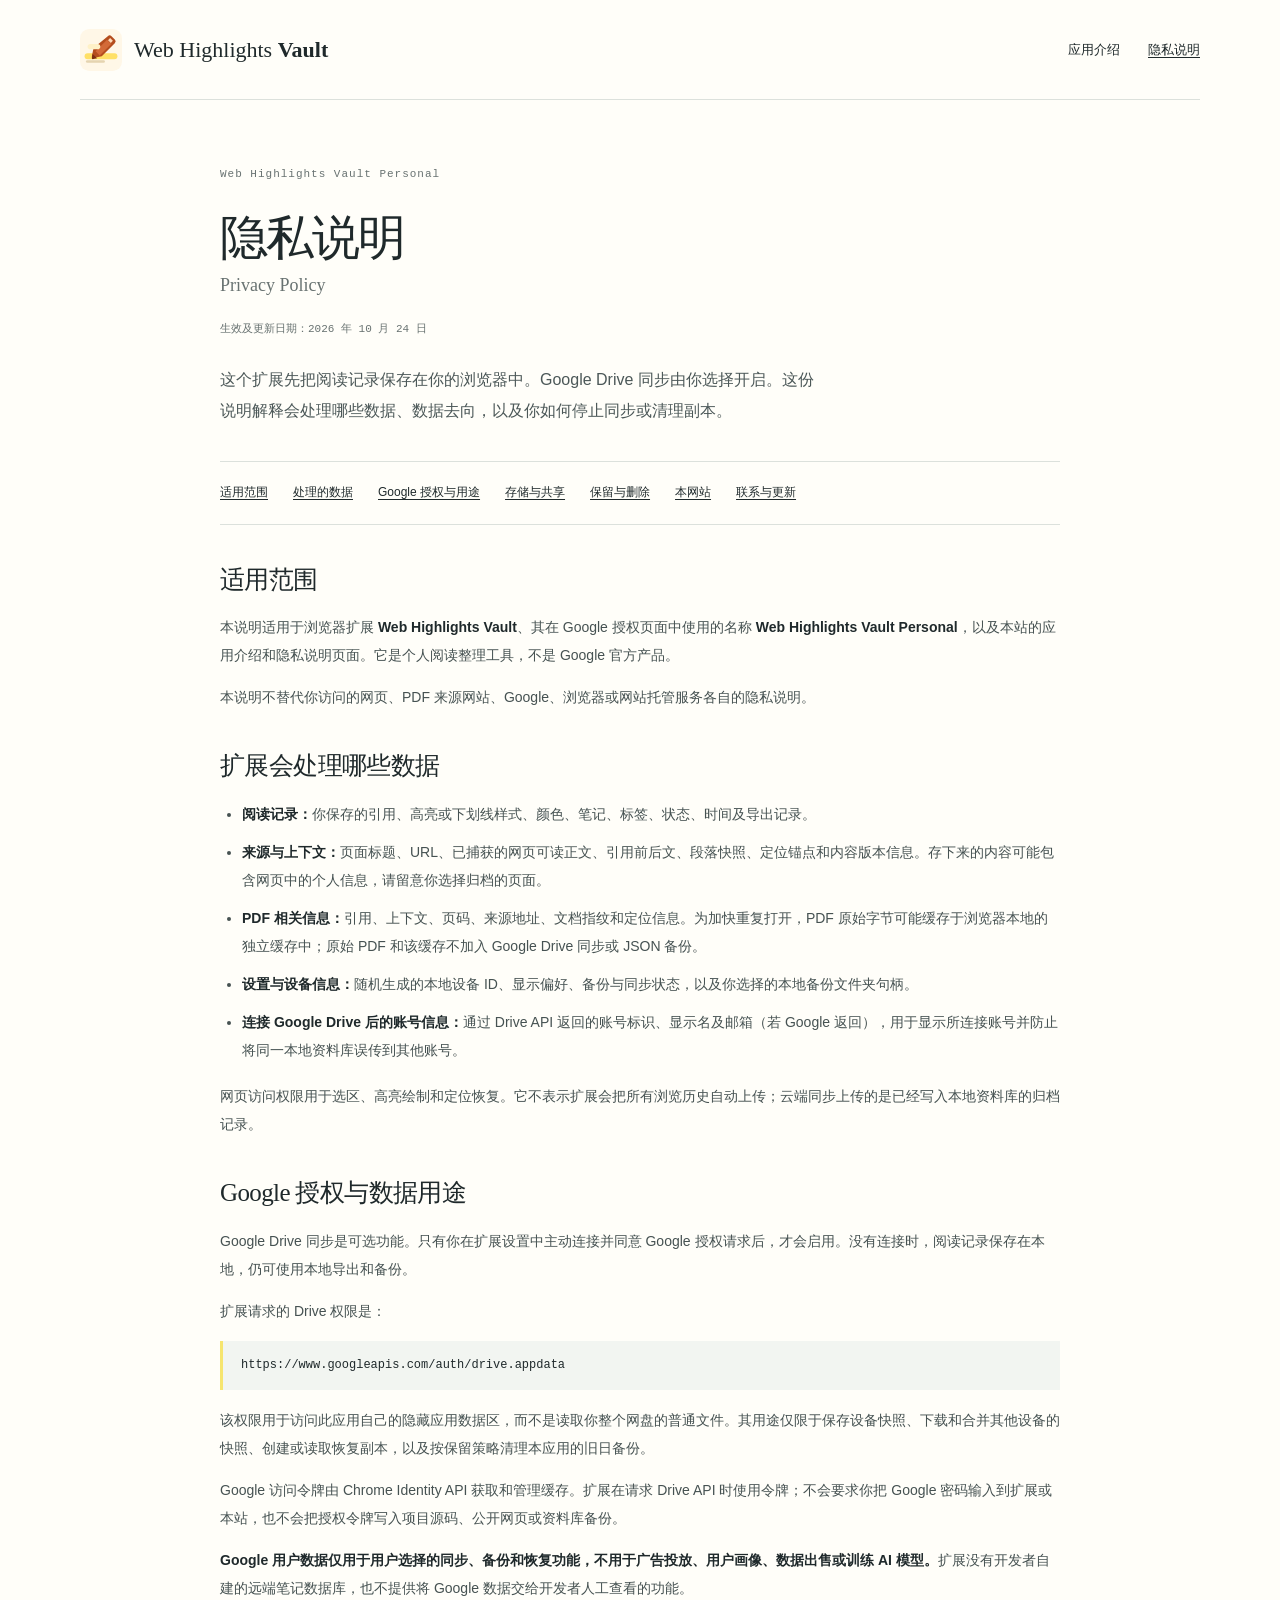
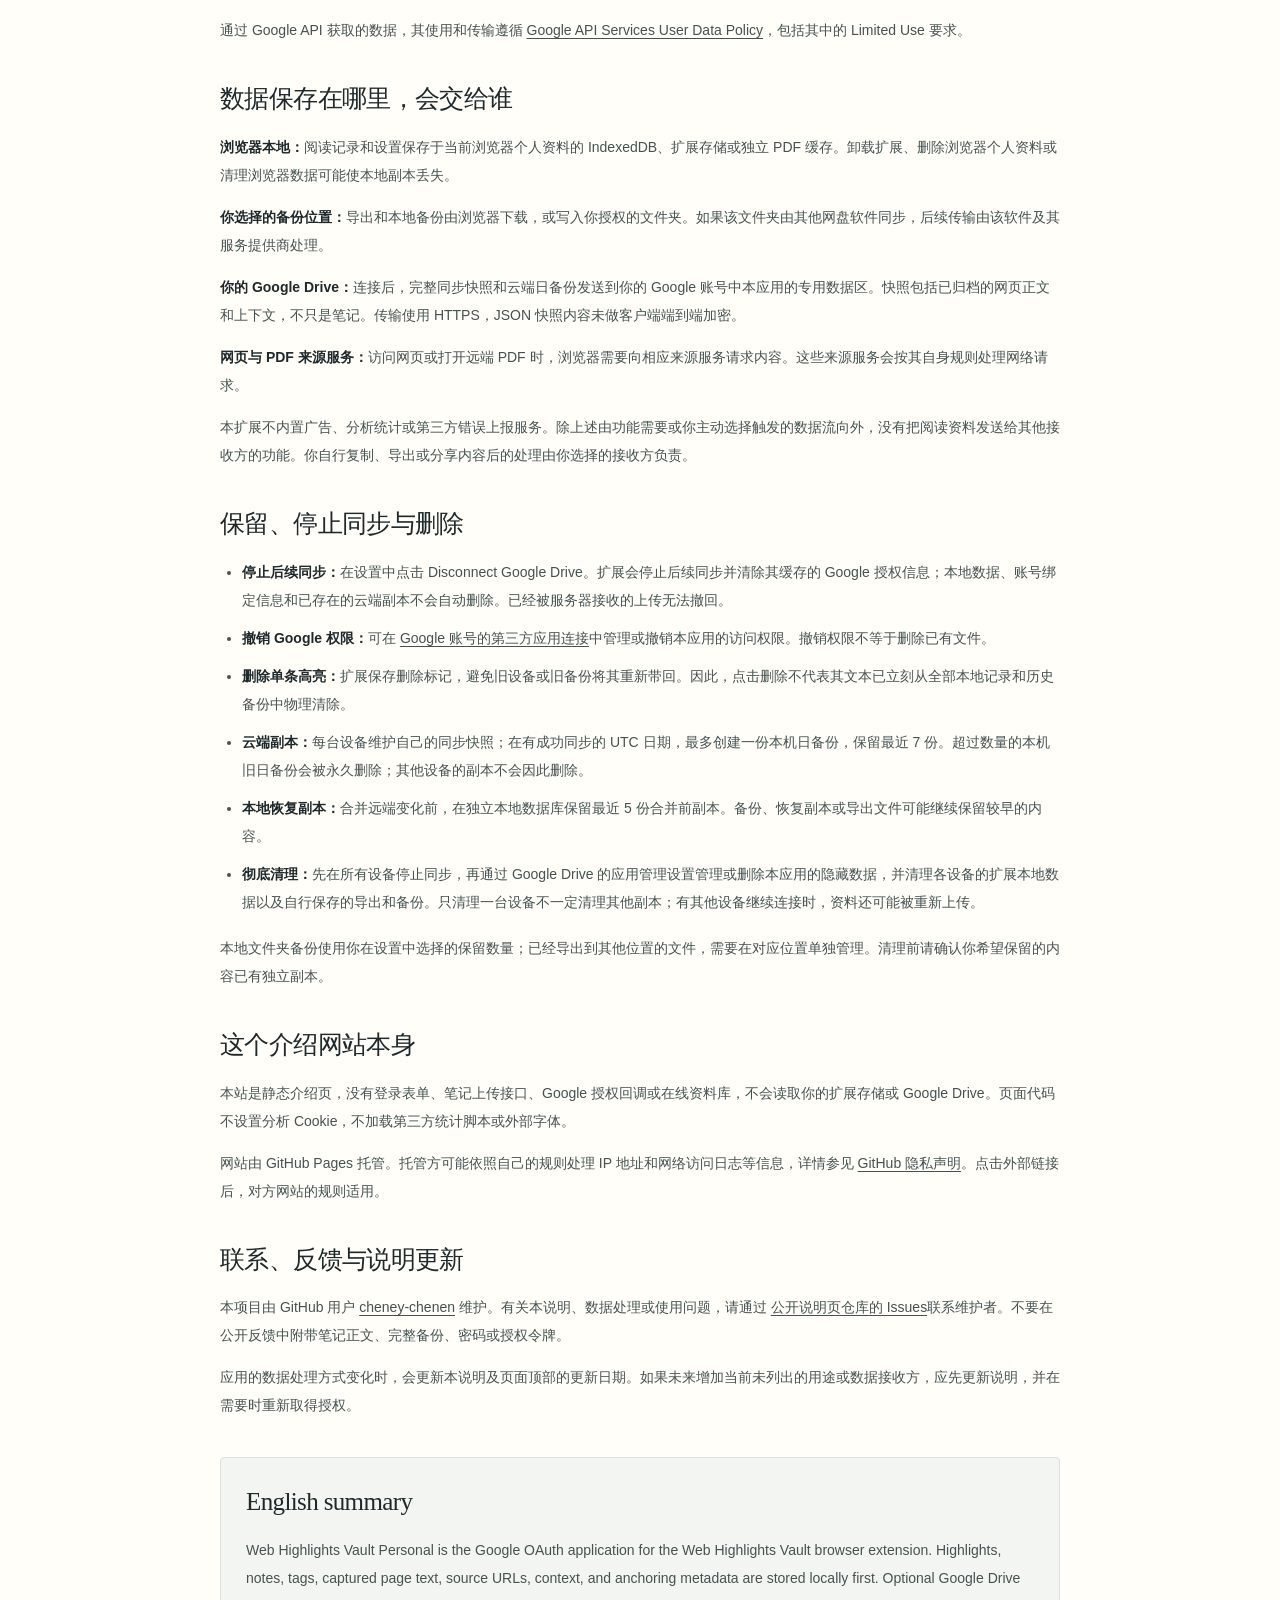
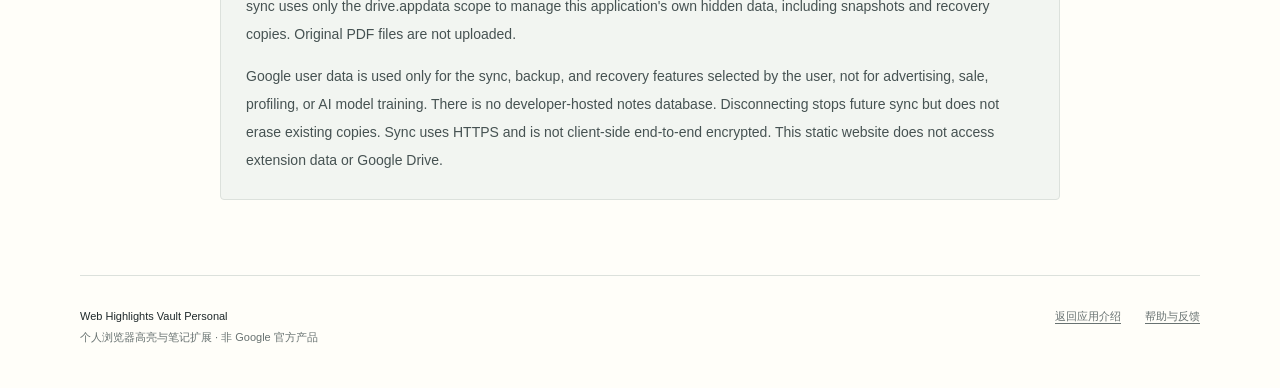
==== privacy.html @ 4556e76c "Publish application overview and privacy policy" ====
<!doctype html>
<html lang="zh-CN">
  <head>
    <meta charset="utf-8">
    <meta name="viewport" content="width=device-width, initial-scale=1">
    <meta name="description" content="Web Highlights Vault Personal 隐私说明：本地数据、可选 Google Drive 同步、权限范围、备份保留和删除方式。">
    <meta name="referrer" content="no-referrer">
    <meta http-equiv="Content-Security-Policy" content="default-src 'none'; img-src 'self'; style-src 'self'; base-uri 'none'; form-action 'none'">
    <link rel="canonical" href="https://cheney-chenen.github.io/web-highlights-vault-info/privacy.html">
    <link rel="icon" href="icon.svg" type="image/svg+xml">
    <link rel="stylesheet" href="styles.css">
    <title>隐私说明 / Privacy Policy — Web Highlights Vault Personal</title>
  </head>
  <body>
    <a class="skip-link" href="#content">跳至正文</a>
    <header class="site-header wrap">
      <a class="brand" href="index.html" aria-label="返回 Web Highlights Vault 首页">
        <img src="icon.svg" alt="" width="42" height="42">
        <span>Web Highlights <strong>Vault</strong></span>
      </a>
      <nav aria-label="主导航"><a href="index.html">应用介绍</a><a href="privacy.html" aria-current="page">隐私说明</a></nav>
    </header>

    <main id="content" class="policy wrap">
      <header class="policy-header">
        <p class="eyebrow">Web Highlights Vault Personal</p>
        <h1>隐私说明</h1>
        <p class="policy-subtitle">Privacy Policy</p>
        <p class="policy-date">生效及更新日期：2026 年 10 月 24 日</p>
        <p class="lead">这个扩展先把阅读记录保存在你的浏览器中。Google Drive 同步由你选择开启。这份说明解释会处理哪些数据、数据去向，以及你如何停止同步或清理副本。</p>
      </header>

      <nav class="policy-toc" aria-label="隐私说明目录">
        <a href="#scope">适用范围</a><a href="#data">处理的数据</a><a href="#google">Google 授权与用途</a><a href="#storage">存储与共享</a><a href="#control">保留与删除</a><a href="#website">本网站</a><a href="#contact">联系与更新</a>
      </nav>

      <article class="policy-body">
        <section id="scope">
          <h2>适用范围</h2>
          <p>本说明适用于浏览器扩展 <strong>Web Highlights Vault</strong>、其在 Google 授权页面中使用的名称 <strong>Web Highlights Vault Personal</strong>，以及本站的应用介绍和隐私说明页面。它是个人阅读整理工具，不是 Google 官方产品。</p>
          <p>本说明不替代你访问的网页、PDF 来源网站、Google、浏览器或网站托管服务各自的隐私说明。</p>
        </section>

        <section id="data">
          <h2>扩展会处理哪些数据</h2>
          <ul>
            <li><strong>阅读记录：</strong>你保存的引用、高亮或下划线样式、颜色、笔记、标签、状态、时间及导出记录。</li>
            <li><strong>来源与上下文：</strong>页面标题、URL、已捕获的网页可读正文、引用前后文、段落快照、定位锚点和内容版本信息。存下来的内容可能包含网页中的个人信息，请留意你选择归档的页面。</li>
            <li><strong>PDF 相关信息：</strong>引用、上下文、页码、来源地址、文档指纹和定位信息。为加快重复打开，PDF 原始字节可能缓存于浏览器本地的独立缓存中；原始 PDF 和该缓存不加入 Google Drive 同步或 JSON 备份。</li>
            <li><strong>设置与设备信息：</strong>随机生成的本地设备 ID、显示偏好、备份与同步状态，以及你选择的本地备份文件夹句柄。</li>
            <li><strong>连接 Google Drive 后的账号信息：</strong>通过 Drive API 返回的账号标识、显示名及邮箱（若 Google 返回），用于显示所连接账号并防止将同一本地资料库误传到其他账号。</li>
          </ul>
          <p>网页访问权限用于选区、高亮绘制和定位恢复。它不表示扩展会把所有浏览历史自动上传；云端同步上传的是已经写入本地资料库的归档记录。</p>
        </section>

        <section id="google">
          <h2>Google 授权与数据用途</h2>
          <p>Google Drive 同步是可选功能。只有你在扩展设置中主动连接并同意 Google 授权请求后，才会启用。没有连接时，阅读记录保存在本地，仍可使用本地导出和备份。</p>
          <p>扩展请求的 Drive 权限是：</p>
          <code class="scope-code">https://www.googleapis.com/auth/drive.appdata</code>
          <p>该权限用于访问此应用自己的隐藏应用数据区，而不是读取你整个网盘的普通文件。其用途仅限于保存设备快照、下载和合并其他设备的快照、创建或读取恢复副本，以及按保留策略清理本应用的旧日备份。</p>
          <p>Google 访问令牌由 Chrome Identity API 获取和管理缓存。扩展在请求 Drive API 时使用令牌；不会要求你把 Google 密码输入到扩展或本站，也不会把授权令牌写入项目源码、公开网页或资料库备份。</p>
          <p><strong>Google 用户数据仅用于用户选择的同步、备份和恢复功能，不用于广告投放、用户画像、数据出售或训练 AI 模型。</strong>扩展没有开发者自建的远端笔记数据库，也不提供将 Google 数据交给开发者人工查看的功能。</p>
          <p>通过 Google API 获取的数据，其使用和传输遵循 <a href="https://developers.google.com/terms/api-services-user-data-policy" rel="noreferrer">Google API Services User Data Policy</a>，包括其中的 Limited Use 要求。</p>
        </section>

        <section id="storage">
          <h2>数据保存在哪里，会交给谁</h2>
          <p><strong>浏览器本地：</strong>阅读记录和设置保存于当前浏览器个人资料的 IndexedDB、扩展存储或独立 PDF 缓存。卸载扩展、删除浏览器个人资料或清理浏览器数据可能使本地副本丢失。</p>
          <p><strong>你选择的备份位置：</strong>导出和本地备份由浏览器下载，或写入你授权的文件夹。如果该文件夹由其他网盘软件同步，后续传输由该软件及其服务提供商处理。</p>
          <p><strong>你的 Google Drive：</strong>连接后，完整同步快照和云端日备份发送到你的 Google 账号中本应用的专用数据区。快照包括已归档的网页正文和上下文，不只是笔记。传输使用 HTTPS，JSON 快照内容未做客户端端到端加密。</p>
          <p><strong>网页与 PDF 来源服务：</strong>访问网页或打开远端 PDF 时，浏览器需要向相应来源服务请求内容。这些来源服务会按其自身规则处理网络请求。</p>
          <p>本扩展不内置广告、分析统计或第三方错误上报服务。除上述由功能需要或你主动选择触发的数据流向外，没有把阅读资料发送给其他接收方的功能。你自行复制、导出或分享内容后的处理由你选择的接收方负责。</p>
        </section>

        <section id="control">
          <h2>保留、停止同步与删除</h2>
          <ul>
            <li><strong>停止后续同步：</strong>在设置中点击 Disconnect Google Drive。扩展会停止后续同步并清除其缓存的 Google 授权信息；本地数据、账号绑定信息和已存在的云端副本不会自动删除。已经被服务器接收的上传无法撤回。</li>
            <li><strong>撤销 Google 权限：</strong>可在 <a href="https://myaccount.google.com/connections" rel="noreferrer">Google 账号的第三方应用连接</a>中管理或撤销本应用的访问权限。撤销权限不等于删除已有文件。</li>
            <li><strong>删除单条高亮：</strong>扩展保存删除标记，避免旧设备或旧备份将其重新带回。因此，点击删除不代表其文本已立刻从全部本地记录和历史备份中物理清除。</li>
            <li><strong>云端副本：</strong>每台设备维护自己的同步快照；在有成功同步的 UTC 日期，最多创建一份本机日备份，保留最近 7 份。超过数量的本机旧日备份会被永久删除；其他设备的副本不会因此删除。</li>
            <li><strong>本地恢复副本：</strong>合并远端变化前，在独立本地数据库保留最近 5 份合并前副本。备份、恢复副本或导出文件可能继续保留较早的内容。</li>
            <li><strong>彻底清理：</strong>先在所有设备停止同步，再通过 Google Drive 的应用管理设置管理或删除本应用的隐藏数据，并清理各设备的扩展本地数据以及自行保存的导出和备份。只清理一台设备不一定清理其他副本；有其他设备继续连接时，资料还可能被重新上传。</li>
          </ul>
          <p>本地文件夹备份使用你在设置中选择的保留数量；已经导出到其他位置的文件，需要在对应位置单独管理。清理前请确认你希望保留的内容已有独立副本。</p>
        </section>

        <section id="website">
          <h2>这个介绍网站本身</h2>
          <p>本站是静态介绍页，没有登录表单、笔记上传接口、Google 授权回调或在线资料库，不会读取你的扩展存储或 Google Drive。页面代码不设置分析 Cookie，不加载第三方统计脚本或外部字体。</p>
          <p>网站由 GitHub Pages 托管。托管方可能依照自己的规则处理 IP 地址和网络访问日志等信息，详情参见 <a href="https://docs.github.com/en/site-policy/privacy-policies/github-general-privacy-statement" rel="noreferrer">GitHub 隐私声明</a>。点击外部链接后，对方网站的规则适用。</p>
        </section>

        <section id="contact">
          <h2>联系、反馈与说明更新</h2>
          <p>本项目由 GitHub 用户 <a href="https://github.com/cheney-chenen" rel="noreferrer">cheney-chenen</a> 维护。有关本说明、数据处理或使用问题，请通过 <a href="https://github.com/cheney-chenen/web-highlights-vault-info/issues" rel="noreferrer">公开说明页仓库的 Issues</a>联系维护者。不要在公开反馈中附带笔记正文、完整备份、密码或授权令牌。</p>
          <p>应用的数据处理方式变化时，会更新本说明及页面顶部的更新日期。如果未来增加当前未列出的用途或数据接收方，应先更新说明，并在需要时重新取得授权。</p>
        </section>

        <section class="english-summary" lang="en" aria-labelledby="english-title">
          <h2 id="english-title">English summary</h2>
          <p>Web Highlights Vault Personal is the Google OAuth application for the Web Highlights Vault browser extension. Highlights, notes, tags, captured page text, source URLs, context, and anchoring metadata are stored locally first. Optional Google Drive sync uses only the drive.appdata scope to manage this application's own hidden data, including snapshots and recovery copies. Original PDF files are not uploaded.</p>
          <p>Google user data is used only for the sync, backup, and recovery features selected by the user, not for advertising, sale, profiling, or AI model training. There is no developer-hosted notes database. Disconnecting stops future sync but does not erase existing copies. Sync uses HTTPS and is not client-side end-to-end encrypted. This static website does not access extension data or Google Drive.</p>
        </section>
      </article>
    </main>

    <footer class="site-footer wrap">
      <p><strong>Web Highlights Vault Personal</strong><br>个人浏览器高亮与笔记扩展 · 非 Google 官方产品</p>
      <div><a href="index.html">返回应用介绍</a><a href="https://github.com/cheney-chenen/web-highlights-vault-info/issues" rel="noreferrer">帮助与反馈</a></div>
    </footer>
  </body>
</html>
---- styles.css ----
:root {
  color-scheme: light;
  --paper: #fffef9;
  --ink: #1f292b;
  --muted: #687271;
  --line: #dce1dc;
  --highlight: #f6e56f;
  --pen: #b44d1e;
  --quiet: #f2f5f1;
  --body: -apple-system, BlinkMacSystemFont, "Segoe UI", "PingFang SC", "Microsoft YaHei", sans-serif;
  --display: Georgia, "Times New Roman", "Songti SC", "STSong", serif;
  --utility: ui-monospace, "SFMono-Regular", Consolas, monospace;
}
* { box-sizing: border-box; }
html { scroll-behavior: smooth; scroll-padding-top: 28px; }
body { margin: 0; background: var(--paper); color: var(--ink); font: 16px/1.8 var(--body); -webkit-font-smoothing: antialiased; }
a { color: inherit; text-underline-offset: .24em; }
a:hover { color: var(--pen); }
a:focus-visible, summary:focus-visible { outline: 3px solid var(--pen); outline-offset: 5px; border-radius: 2px; }
img { max-width: 100%; display: block; }
p, h1, h2, h3, figure, dl, dd { margin: 0; }
.wrap { width: min(1120px, calc(100% - 80px)); margin-inline: auto; }
.skip-link { position: absolute; z-index: 10; left: 20px; top: -80px; padding: 10px 18px; background: var(--ink); color: white; }
.skip-link:focus { top: 12px; }
.site-header { min-height: 100px; display: flex; align-items: center; justify-content: space-between; gap: 24px; border-bottom: 1px solid var(--line); }
.brand { display: inline-flex; align-items: center; gap: 12px; text-decoration: none; font: 22px/1.15 var(--display); }
.brand strong { font-weight: 700; }
.site-header nav { display: flex; gap: 28px; font-size: 13px; white-space: nowrap; }
.site-header nav a { text-decoration: none; }
.site-header nav a[aria-current] { text-decoration: underline; }
.hero { display: grid; grid-template-columns: 1.1fr 1fr; align-items: center; gap: 64px; padding-block: 84px 92px; }
.hero > *, .principles > *, .usage > * { min-width: 0; }
.eyebrow { margin-bottom: 20px; font: 11px/1.7 var(--utility); letter-spacing: .09em; color: var(--muted); }
h1 { font: 500 clamp(36px, 4.7vw, 58px)/1.4 var(--display); letter-spacing: -.045em; }
.marker { background: linear-gradient(transparent 57%, var(--highlight) 57%, var(--highlight) 91%, transparent 91%); padding-inline: .04em; }
.lead { margin-top: 24px; max-width: 38em; color: #4c5858; font-size: 16px; line-height: 1.95; }
.hero-actions { display: flex; align-items: center; flex-wrap: wrap; gap: 20px; margin-top: 32px; }
.button { display: inline-flex; gap: 24px; justify-content: space-between; align-items: center; min-height: 46px; padding: 10px 20px; border: 1px solid var(--ink); border-radius: 5px; background: var(--ink); color: white; font-size: 13px; text-decoration: none; }
.button:hover { background: var(--pen); color: white; border-color: var(--pen); }
.text-link { width: fit-content; font-size: 13px; font-weight: 600; }
.fine-print { margin-top: 24px; color: var(--muted); font-size: 11px; line-height: 1.8; }
.fine-print strong { font-weight: 500; }
.reading-sheet { position: relative; margin-bottom: 18px; padding: 29px 30px 23px; border: 1px solid #d5dcd4; border-radius: 4px; background: #fff; box-shadow: 8px 8px 0 var(--quiet), 16px 16px 0 #e8ede5; }
.sheet-heading, .sheet-bottom { display: flex; align-items: center; justify-content: space-between; gap: 13px; color: var(--muted); font: 10px/1.7 var(--utility); }
.sheet-rule { flex: 1; height: 1px; background: var(--line); }
.demo-title { margin-top: 40px; margin-bottom: 18px; font: 500 25px/1.4 var(--display); }
.demo-paragraph { font: 18px/2 var(--display); }
.demo-paragraph mark { background: #fff0a0; color: inherit; padding-block: 2px; box-decoration-break: clone; -webkit-box-decoration-break: clone; }
.margin-note { margin-top: 26px; margin-left: 20%; padding: 14px 0 14px 19px; border-left: 2px solid var(--pen); }
.note-label { color: var(--pen); font-size: 10px; }
.margin-note p { margin-top: 5px; font-size: 14px; line-height: 1.9; }
.sheet-bottom { margin-top: 30px; border-top: 1px solid var(--line); padding-top: 16px; font-size: 9px; }
figcaption { margin-top: 13px; color: var(--muted); font-size: 10px; }
h2 { font: 500 30px/1.55 var(--display); letter-spacing: -.025em; }
.principles, .usage { display: grid; grid-template-columns: 1fr 1.3fr; gap: 70px; border-top: 1px solid var(--line); padding-block: 60px; }
.feature-list > div { display: grid; grid-template-columns: 110px 1fr; gap: 18px; padding-block: 21px; border-top: 1px solid var(--line); }
.feature-list > div:first-child { padding-top: 0; border-top: 0; }
.feature-list dt { font-size: 14px; font-weight: 600; }
.feature-list dd { color: var(--muted); font-size: 14px; line-height: 1.9; }
.steps { margin: 0; padding-left: 25px; }
.steps li { padding-left: 10px; margin-bottom: 26px; }
.steps li:last-child { margin-bottom: 0; }
.steps li::marker { color: var(--pen); font: 14px var(--utility); }
.steps h3 { font-size: 15px; font-weight: 600; }
.steps p { margin-top: 6px; color: var(--muted); font-size: 14px; line-height: 1.9; }
.data-note { display: flex; align-items: center; gap: 60px; justify-content: space-between; margin-block: 5px 68px; padding: 30px 35px; border-left: 4px solid var(--highlight); background: var(--quiet); }
.data-note .eyebrow { margin-bottom: 9px; }
.data-note h2 { font-size: 26px; }
.data-note p:not(.eyebrow) { max-width: 680px; margin-top: 12px; color: #4c5858; font-size: 14px; line-height: 1.9; }
.data-note > a { flex-shrink: 0; }
.site-footer { display: grid; grid-template-columns: 1fr auto; gap: 22px; padding-block: 30px 40px; border-top: 1px solid var(--line); color: var(--muted); font-size: 11px; line-height: 1.9; }
.site-footer strong { font-weight: 500; color: var(--ink); }
.site-footer > div { display: flex; align-items: start; gap: 24px; }
.footer-note { grid-column: 1 / -1; max-width: 800px; }
.policy { max-width: 840px; padding-block: 65px 75px; }
.policy h1 { font-size: 48px; }
.policy-subtitle { margin-top: 4px; color: var(--muted); font: 18px var(--display); }
.policy-date { margin-top: 24px; color: var(--muted); font: 11px/1.8 var(--utility); }
.policy-toc { display: flex; flex-wrap: wrap; gap: 10px 25px; margin-top: 35px; padding-block: 20px; border-block: 1px solid var(--line); font-size: 12px; }
.policy-body section { padding-top: 36px; }
.policy-body h2 { margin-bottom: 14px; font-size: 25px; }
.policy-body p, .policy-body li { font-size: 14px; line-height: 2; color: #465252; }
.policy-body p + p { margin-top: 14px; }
.policy-body ul { padding-left: 22px; margin: 0 0 18px; }
.policy-body li + li { margin-top: 10px; }
.policy-body strong { font-weight: 600; color: var(--ink); }
.scope-code { display: block; padding: 14px 18px; margin-block: 16px; overflow-wrap: anywhere; border-left: 3px solid var(--highlight); background: var(--quiet); font: 12px/1.8 var(--utility); }
.english-summary { margin-top: 38px; padding: 25px !important; border: 1px solid var(--line); border-radius: 4px; background: var(--quiet); }
@media (max-width: 900px) {
  .wrap { width: calc(100% - 48px); }
  .hero { gap: 30px; padding-block: 60px; }
  h1 { font-size: 42px; }
  .reading-sheet { padding: 24px; }
  .principles, .usage { gap: 35px; grid-template-columns: .9fr 1.3fr; }
  .feature-list > div { grid-template-columns: 1fr; gap: 7px; }
  .data-note { gap: 25px; }
}
@media (max-width: 680px) {
  .wrap { width: calc(100% - 40px); }
  .site-header { min-height: 80px; gap: 15px; }
  .brand { gap: 8px; font-size: 17px; }
  .brand img { width: 34px; height: 34px; }
  .site-header nav { gap: 17px; font-size: 11px; }
  .site-header nav a:first-child { display: none; }
  .hero { grid-template-columns: 1fr; padding-block: 45px 57px; gap: 43px; }
  h1 { font-size: 42px; }
  .lead { font-size: 15px; margin-top: 20px; }
  .hero-actions { gap: 18px; margin-top: 25px; }
  .fine-print { margin-top: 21px; }
  .reading-sheet { margin-right: 16px; padding: 24px; }
  .demo-title { margin-top: 26px; font-size: 24px; }
  .demo-paragraph { font-size: 17px; }
  .margin-note { margin-left: 12%; }
  .principles, .usage { grid-template-columns: 1fr; gap: 30px; padding-block: 43px; }
  h2 { font-size: 29px; }
  .feature-list > div { grid-template-columns: 1fr; gap: 6px; padding-block: 20px; }
  .data-note { display: grid; padding: 25px 22px; gap: 22px; margin-bottom: 42px; }
  .site-footer { grid-template-columns: 1fr; padding-block: 26px; gap: 17px; }
  .site-footer > div { gap: 24px; }
  .policy { padding-block: 42px 50px; }
  .policy h1 { font-size: 39px; }
  .policy-toc { gap: 10px 20px; margin-top: 25px; }
  .policy-body section { padding-top: 30px; }
  .policy-body h2 { font-size: 24px; }
  .english-summary { padding: 20px !important; }
}
@media (prefers-reduced-motion: reduce) { html { scroll-behavior: auto; } }
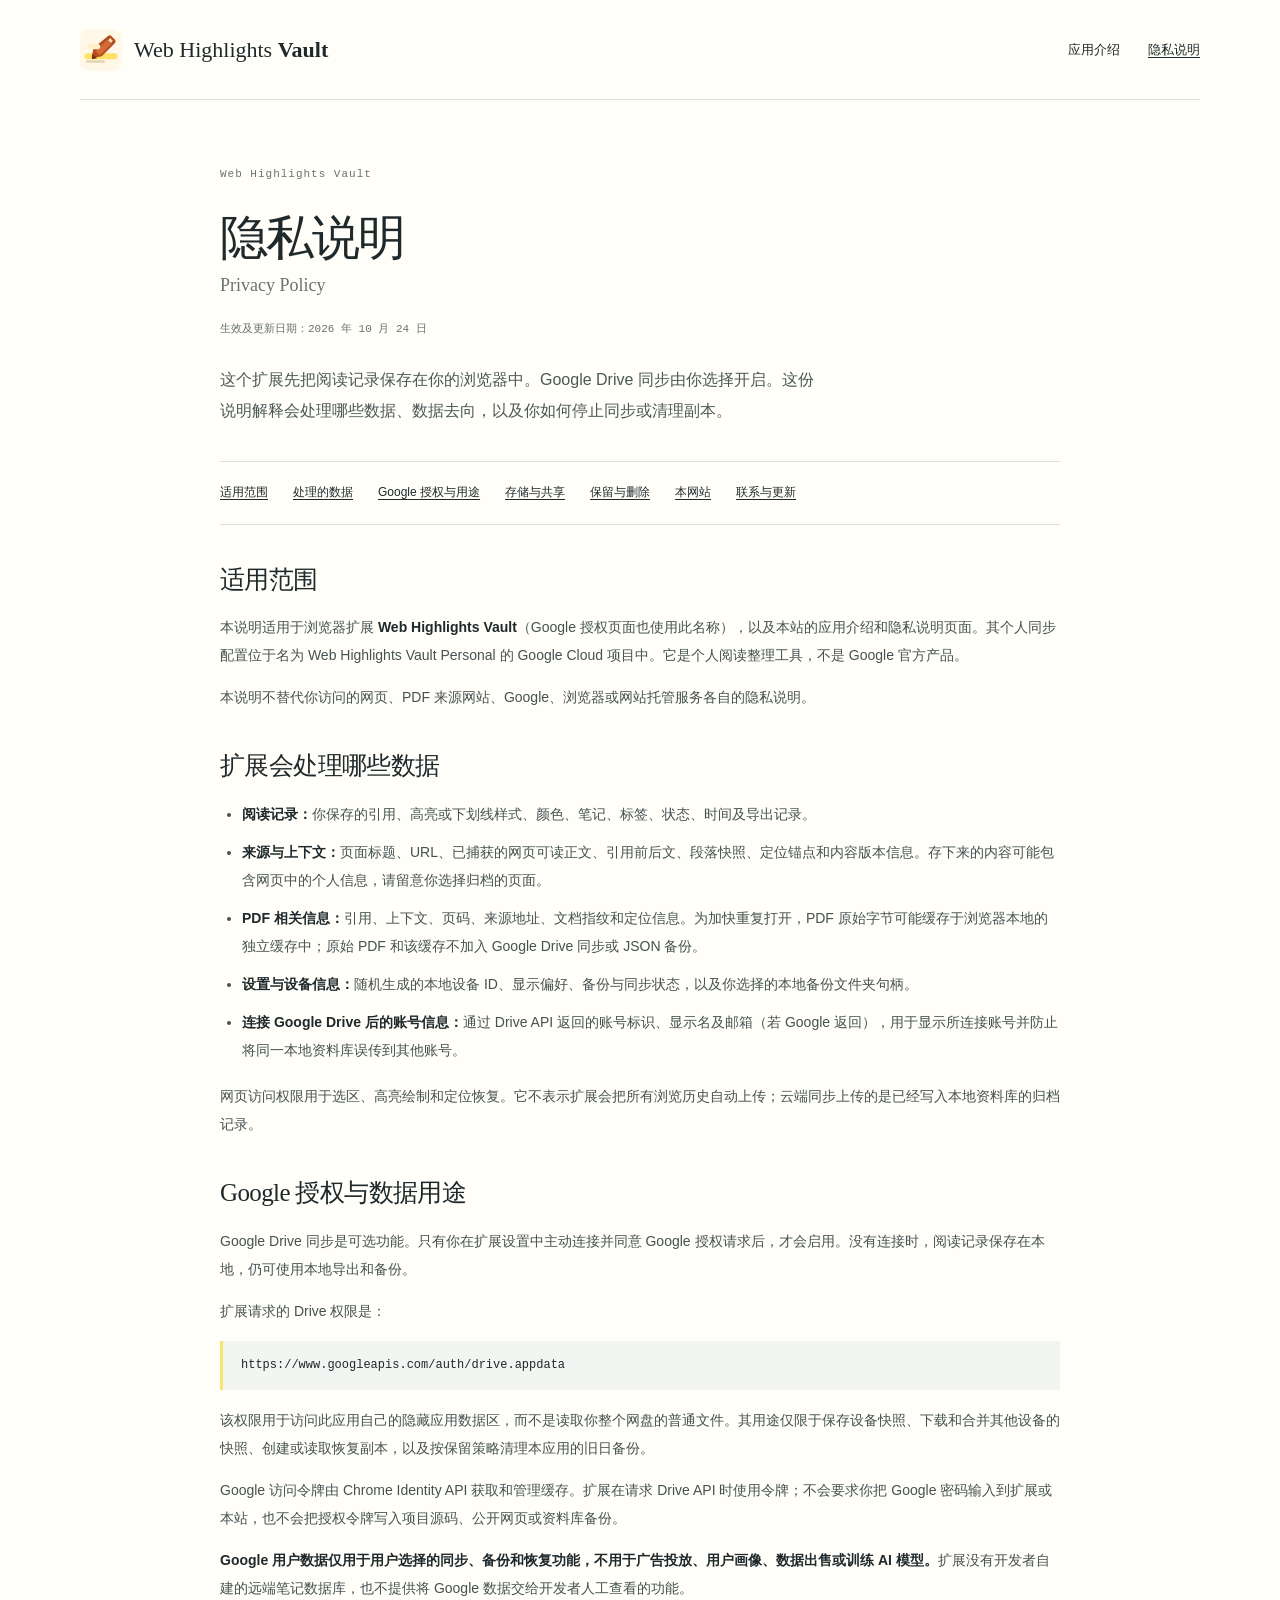
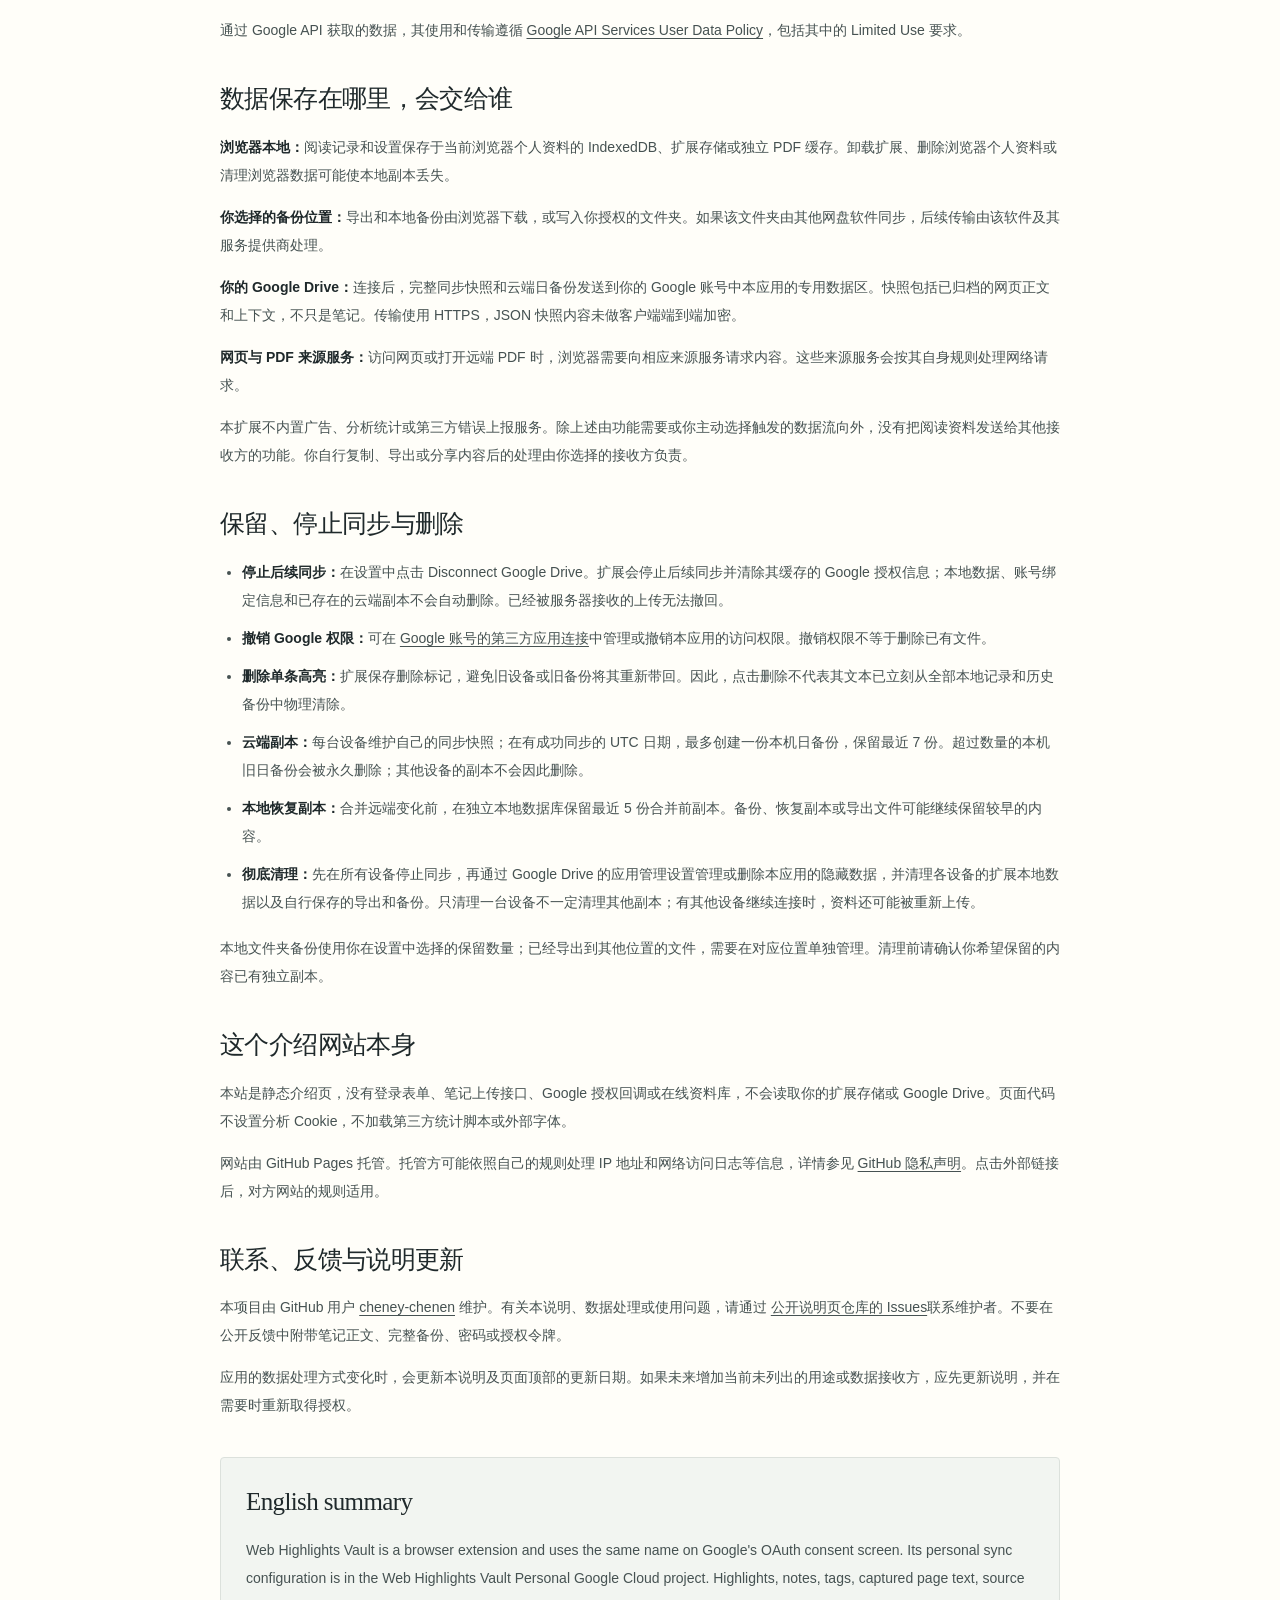
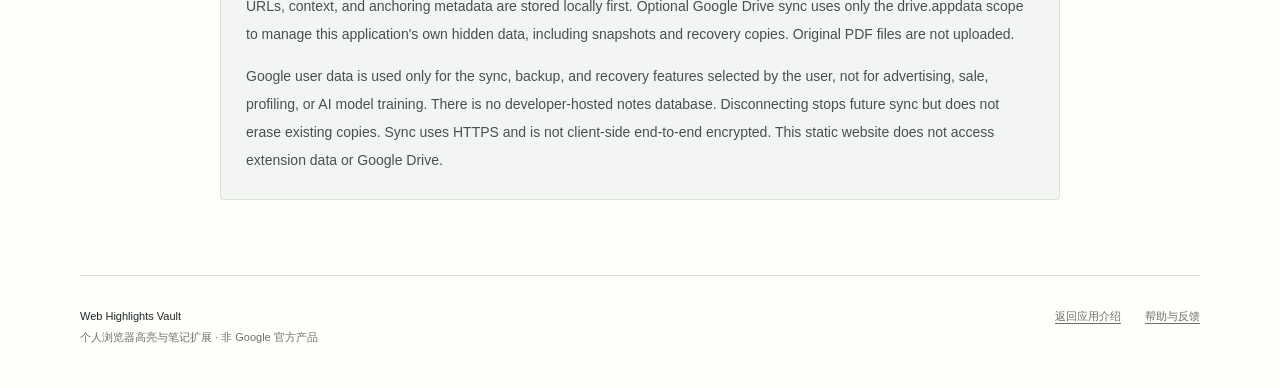
==== commit 7e6c172c: "Publish application overview and privacy policy" ====
--- a/privacy.html
+++ b/privacy.html
@@ -3,13 +3,13 @@
   <head>
     <meta charset="utf-8">
     <meta name="viewport" content="width=device-width, initial-scale=1">
-    <meta name="description" content="Web Highlights Vault Personal 隐私说明：本地数据、可选 Google Drive 同步、权限范围、备份保留和删除方式。">
+    <meta name="description" content="Web Highlights Vault 隐私说明：本地数据、可选 Google Drive 同步、权限范围、备份保留和删除方式。">
     <meta name="referrer" content="no-referrer">
     <meta http-equiv="Content-Security-Policy" content="default-src 'none'; img-src 'self'; style-src 'self'; base-uri 'none'; form-action 'none'">
     <link rel="canonical" href="https://cheney-chenen.github.io/web-highlights-vault-info/privacy.html">
     <link rel="icon" href="icon.svg" type="image/svg+xml">
     <link rel="stylesheet" href="styles.css">
-    <title>隐私说明 / Privacy Policy — Web Highlights Vault Personal</title>
+    <title>隐私说明 / Privacy Policy — Web Highlights Vault</title>
   </head>
   <body>
     <a class="skip-link" href="#content">跳至正文</a>
@@ -23,7 +23,7 @@
 
     <main id="content" class="policy wrap">
       <header class="policy-header">
-        <p class="eyebrow">Web Highlights Vault Personal</p>
+        <p class="eyebrow">Web Highlights Vault</p>
         <h1>隐私说明</h1>
         <p class="policy-subtitle">Privacy Policy</p>
         <p class="policy-date">生效及更新日期：2026 年 10 月 24 日</p>
@@ -37,7 +37,7 @@
       <article class="policy-body">
         <section id="scope">
           <h2>适用范围</h2>
-          <p>本说明适用于浏览器扩展 <strong>Web Highlights Vault</strong>、其在 Google 授权页面中使用的名称 <strong>Web Highlights Vault Personal</strong>，以及本站的应用介绍和隐私说明页面。它是个人阅读整理工具，不是 Google 官方产品。</p>
+          <p>本说明适用于浏览器扩展 <strong>Web Highlights Vault</strong>（Google 授权页面也使用此名称），以及本站的应用介绍和隐私说明页面。其个人同步配置位于名为 Web Highlights Vault Personal 的 Google Cloud 项目中。它是个人阅读整理工具，不是 Google 官方产品。</p>
           <p>本说明不替代你访问的网页、PDF 来源网站、Google、浏览器或网站托管服务各自的隐私说明。</p>
         </section>
 
@@ -100,14 +100,14 @@
 
         <section class="english-summary" lang="en" aria-labelledby="english-title">
           <h2 id="english-title">English summary</h2>
-          <p>Web Highlights Vault Personal is the Google OAuth application for the Web Highlights Vault browser extension. Highlights, notes, tags, captured page text, source URLs, context, and anchoring metadata are stored locally first. Optional Google Drive sync uses only the drive.appdata scope to manage this application's own hidden data, including snapshots and recovery copies. Original PDF files are not uploaded.</p>
+          <p>Web Highlights Vault is a browser extension and uses the same name on Google's OAuth consent screen. Its personal sync configuration is in the Web Highlights Vault Personal Google Cloud project. Highlights, notes, tags, captured page text, source URLs, context, and anchoring metadata are stored locally first. Optional Google Drive sync uses only the drive.appdata scope to manage this application's own hidden data, including snapshots and recovery copies. Original PDF files are not uploaded.</p>
           <p>Google user data is used only for the sync, backup, and recovery features selected by the user, not for advertising, sale, profiling, or AI model training. There is no developer-hosted notes database. Disconnecting stops future sync but does not erase existing copies. Sync uses HTTPS and is not client-side end-to-end encrypted. This static website does not access extension data or Google Drive.</p>
         </section>
       </article>
     </main>
 
     <footer class="site-footer wrap">
-      <p><strong>Web Highlights Vault Personal</strong><br>个人浏览器高亮与笔记扩展 · 非 Google 官方产品</p>
+      <p><strong>Web Highlights Vault</strong><br>个人浏览器高亮与笔记扩展 · 非 Google 官方产品</p>
       <div><a href="index.html">返回应用介绍</a><a href="https://github.com/cheney-chenen/web-highlights-vault-info/issues" rel="noreferrer">帮助与反馈</a></div>
     </footer>
   </body>
